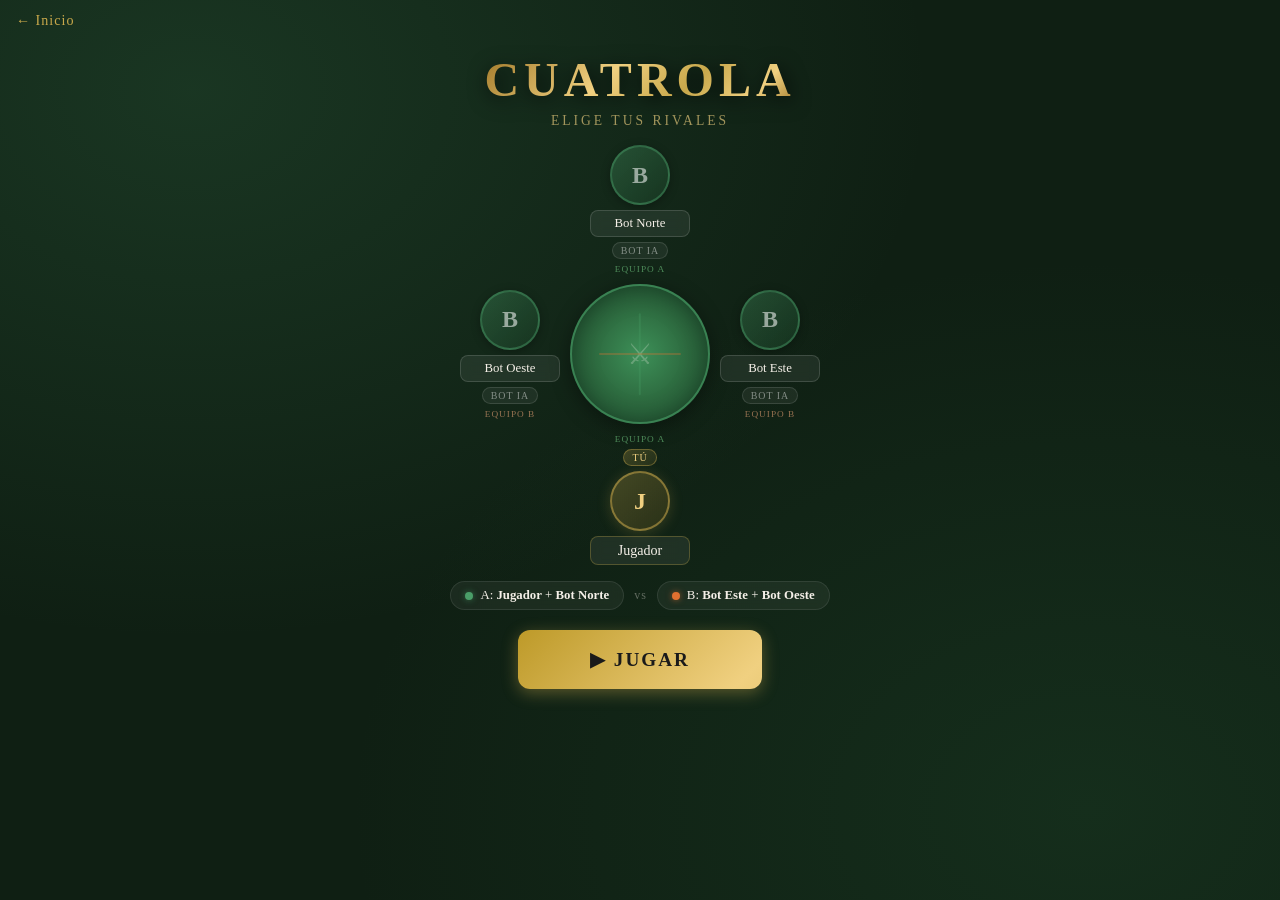
==== setup.html @ c28bdd9a "Add files via upload" ====
<!DOCTYPE html>
<html lang="es">
<head>
  <meta charset="UTF-8">
  <meta name="viewport" content="width=device-width, initial-scale=1.0">
  <title>Nueva Partida · Cuatrola</title>
  <link rel="stylesheet" href="css/styles.css">
  <link rel="stylesheet" href="css/setup.css">
</head>
<body>

<div class="setup-container">

  <a href="index.html" class="btn-volver">← Inicio</a>

  <h1 class="setup-titulo">Cuatrola</h1>
  <p class="setup-subtitulo">Elige tus rivales</p>

  <!-- ─── Mesa visual con 4 asientos ─── -->
  <div class="setup-mesa">

    <!-- Norte (compañero) -->
    <div class="asiento asiento-norte" data-pos="norte">
      <div class="avatar-ring" id="avatar-norte">
        <span class="avatar-inicial" id="inicial-norte">B</span>
        <!-- AVATAR FUTURO: <img id="img-avatar-norte" src="" alt="" style="display:none"> -->
      </div>
      <input class="asiento-nombre" id="nombre-norte" type="text"
             value="Bot Norte" maxlength="12" data-pos="norte" autocomplete="off">
      <span class="asiento-badge badge-bot">Bot IA</span>
      <span class="asiento-equipo equipo-a-txt">Equipo A</span>
    </div>

    <!-- Fila media: Oeste + Tapete + Este -->
    <div class="setup-fila-media">

      <!-- Oeste (rival) -->
      <div class="asiento asiento-oeste" data-pos="oeste">
        <div class="avatar-ring" id="avatar-oeste">
          <span class="avatar-inicial" id="inicial-oeste">B</span>
        </div>
        <input class="asiento-nombre" id="nombre-oeste" type="text"
               value="Bot Oeste" maxlength="12" data-pos="oeste" autocomplete="off">
        <span class="asiento-badge badge-bot">Bot IA</span>
        <span class="asiento-equipo equipo-b-txt">Equipo B</span>
      </div>

      <!-- Tapete circular -->
      <div class="setup-tapete">
        <div class="setup-tapete-inner">
          <span class="tapete-icono">⚔</span>
          <div class="setup-equipo-lineas">
            <div class="linea-equipo linea-a"></div>
            <div class="linea-equipo linea-b"></div>
          </div>
        </div>
      </div>

      <!-- Este (rival) -->
      <div class="asiento asiento-este" data-pos="este">
        <div class="avatar-ring" id="avatar-este">
          <span class="avatar-inicial" id="inicial-este">B</span>
        </div>
        <input class="asiento-nombre" id="nombre-este" type="text"
               value="Bot Este" maxlength="12" data-pos="este" autocomplete="off">
        <span class="asiento-badge badge-bot">Bot IA</span>
        <span class="asiento-equipo equipo-b-txt">Equipo B</span>
      </div>

    </div><!-- /fila-media -->

    <!-- Sur (tú) -->
    <div class="asiento asiento-sur" data-pos="sur">
      <span class="asiento-equipo equipo-a-txt">Equipo A</span>
      <span class="asiento-badge badge-tu">Tú</span>
      <div class="avatar-ring avatar-ring-tu" id="avatar-sur">
        <span class="avatar-inicial" id="inicial-sur">J</span>
        <!-- AVATAR FUTURO: <img id="img-avatar-sur" src="" alt="" style="display:none"> -->
        <!-- AVATAR FUTURO: <label class="avatar-edit-btn" for="input-avatar-sur">✎</label> -->
        <!-- AVATAR FUTURO: <input type="file" id="input-avatar-sur" accept="image/*" style="display:none"> -->
      </div>
      <input class="asiento-nombre asiento-nombre-tu" id="nombre-sur" type="text"
             value="Jugador" maxlength="12" autocomplete="off">
    </div>

  </div><!-- /setup-mesa -->

  <!-- Info equipos -->
  <div class="equipos-resumen">
    <div class="equipo-chip equipo-chip-a">
      <span class="equipo-dot dot-a"></span>
      <span>A: <strong id="label-sur">Jugador</strong> + <strong id="label-norte">Bot Norte</strong></span>
    </div>
    <span class="equipo-vs">vs</span>
    <div class="equipo-chip equipo-chip-b">
      <span class="equipo-dot dot-b"></span>
      <span>B: <strong id="label-este">Bot Este</strong> + <strong id="label-oeste">Bot Oeste</strong></span>
    </div>
  </div>

  <button class="btn-primario btn-jugar" id="btn-jugar">▶ Jugar</button>

</div><!-- /setup-container -->

<script src="js/audio.js"></script>
<script>
  // ─── Actualizar iniciales e icono al escribir ─────────────────────────────

  function actualizarAvatar(pos, valor) {
    const el = document.getElementById(`inicial-${pos}`);
    if (el) el.textContent = (valor || pos[0]).charAt(0).toUpperCase();
  }

  function actualizarLabel(pos, valor) {
    const el = document.getElementById(`label-${pos}`);
    if (el) el.textContent = valor || `Bot ${pos}`;
  }

  // Nombre del jugador (Sur)
  const inputSur = document.getElementById('nombre-sur');
  inputSur.addEventListener('input', () => {
    actualizarAvatar('sur', inputSur.value);
    actualizarLabel('sur', inputSur.value || 'Jugador');
  });

  // Nombres de los bots
  ['norte', 'este', 'oeste'].forEach(pos => {
    const input = document.getElementById(`nombre-${pos}`);
    input.addEventListener('input', () => {
      actualizarAvatar(pos, input.value);
      actualizarLabel(pos, input.value);
    });
  });

  // ─── Guardar en localStorage el nombre del jugador ───────────────────────

  const nombreGuardado = localStorage.getItem('cuatrola-nombre-jugador');
  if (nombreGuardado) {
    inputSur.value = nombreGuardado;
    actualizarAvatar('sur', nombreGuardado);
    actualizarLabel('sur', nombreGuardado);
  }

  // ─── Arrancar audio al primer gesto ──────────────────────────────────────

  document.addEventListener('click', audioGesto, { once: true });
  document.addEventListener('touchstart', audioGesto, { once: true });

  // ─── Ir a la partida ─────────────────────────────────────────────────────

  document.getElementById('btn-jugar').addEventListener('click', () => {
    const config = {
      jugadores: {
        sur:   { nombre: inputSur.value.trim() || 'Jugador', tipo: 'humano' },
        norte: { nombre: document.getElementById('nombre-norte').value.trim() || 'Bot Norte', tipo: 'bot' },
        este:  { nombre: document.getElementById('nombre-este').value.trim()  || 'Bot Este',  tipo: 'bot' },
        oeste: { nombre: document.getElementById('nombre-oeste').value.trim() || 'Bot Oeste', tipo: 'bot' },
      }
    };

    // Guardar nombre del jugador para próximas partidas
    localStorage.setItem('cuatrola-nombre-jugador', config.jugadores.sur.nombre);

    sessionStorage.setItem('cuatrola4-config', JSON.stringify(config));
    location.href = 'game4.html';
  });
</script>

</body>
</html>
---- css/styles.css ----
/* styles.css — con soporte móvil completo */

*, *::before, *::after {
  box-sizing: border-box;
  margin: 0;
  padding: 0;
}

:root {
  --verde-mesa:   #2d6a3f;
  --verde-oscuro: #1a4228;
  --verde-borde:  #4a9e68;
  --dorado:       #c8a84b;
  --dorado-claro: #f0d080;
  --texto-claro:  #f5f0e8;
  --rojo-error:   #c0392b;
  --verde-exito:  #27ae60;
  --azul-info:    #2980b9;

  /* Glassmorphism */
  --glass-fondo:  rgba(255,255,255,0.06);
  --glass-borde:  rgba(255,255,255,0.12);
  --dorado-glow:  rgba(200,168,75,0.4);

  --carta-w: 70px;
  --carta-h: 107px;
}

html {
  height: 100%;
  /* Evita scroll horizontal */
  overflow-x: hidden;
}

body {
  background:
    radial-gradient(ellipse at 15% 10%,  rgba(74,158,104,0.18) 0%, transparent 48%),
    radial-gradient(ellipse at 85% 90%,  rgba(45,106,63,0.20)  0%, transparent 48%),
    #0f1f13;
  font-family: 'Georgia', serif;
  color: var(--texto-claro);
  min-height: 100vh;
  min-height: 100dvh; /* dvh: descuenta la barra del navegador en móvil */
  overflow-x: hidden;
  /* Evita selección de texto accidental al tocar */
  -webkit-user-select: none;
  user-select: none;
  /* Evita zoom en double-tap */
  touch-action: manipulation;
  /* Quita el flash azul/gris en tap (iOS/Android) */
  -webkit-tap-highlight-color: transparent;
}

/* ─── Lobby ──────────────────────────────────────── */

.lobby {
  display: flex;
  flex-direction: column;
  align-items: center;
  justify-content: center;
  min-height: 100vh;
  min-height: 100dvh;
  gap: 20px;
  padding: 32px 20px;
  /* Notch / home indicator en iOS */
  padding-top:    max(32px, env(safe-area-inset-top));
  padding-bottom: max(32px, env(safe-area-inset-bottom));
}

.lobby h1 {
  font-size: clamp(2.6rem, 12vw, 6rem);
  background: linear-gradient(135deg, #a07828 0%, var(--dorado-claro) 40%, #c8a84b 65%, var(--dorado-claro) 85%, #a07828 100%);
  -webkit-background-clip: text;
  -webkit-text-fill-color: transparent;
  background-clip: text;
  filter: drop-shadow(2px 4px 10px rgba(0,0,0,0.8));
  letter-spacing: 6px;
  text-transform: uppercase;
  text-align: center;
}

.lobby .subtitulo {
  font-size: clamp(0.85rem, 3.5vw, 1.1rem);
  color: var(--dorado-claro);
  opacity: 0.8;
  margin-top: -12px;
  text-align: center;
}

.palos-deco {
  font-size: clamp(1.2rem, 5vw, 1.6rem);
  letter-spacing: 14px;
  opacity: 0.55;
  text-align: center;
  margin-top: -4px;
  filter: drop-shadow(0 2px 6px rgba(0,0,0,0.5));
}

.lobby .reglas-rapidas {
  background: rgba(0,0,0,0.3);
  border: 1px solid var(--verde-borde);
  border-radius: 12px;
  padding: 16px 20px;
  width: 100%;
  max-width: 420px;
  text-align: center;
  line-height: 1.8;
  font-size: clamp(0.8rem, 3.2vw, 0.95rem);
}

.lobby .reglas-rapidas h3 {
  color: var(--dorado);
  margin-bottom: 10px;
  font-size: clamp(0.9rem, 3.5vw, 1.1rem);
}

/* ─── Cards de juegos en el lobby ───────────────── */

.juego-card {
  background: var(--glass-fondo);
  backdrop-filter: blur(14px);
  -webkit-backdrop-filter: blur(14px);
  border: 1px solid var(--glass-borde);
  border-radius: 20px;
  padding: 24px 28px;
  width: 100%;
  max-width: 380px;
  text-align: center;
  display: flex;
  flex-direction: column;
  gap: 12px;
  box-shadow:
    0 8px 32px rgba(0,0,0,0.4),
    inset 0 1px 0 rgba(255,255,255,0.1);
  transition: transform 0.25s ease, box-shadow 0.25s ease;
}

.juego-card:hover {
  transform: translateY(-4px);
  box-shadow:
    0 14px 44px rgba(0,0,0,0.55),
    0 0 24px rgba(200,168,75,0.12),
    inset 0 1px 0 rgba(255,255,255,0.15);
}

.juego-card h2 {
  color: var(--dorado);
  font-size: clamp(1.3rem, 5vw, 1.7rem);
  letter-spacing: 2px;
}

.juego-desc {
  font-size: clamp(0.8rem, 3vw, 0.92rem);
  line-height: 1.8;
  opacity: 0.85;
}

.btn-secundario {
  background: var(--verde-borde);
  color: var(--texto-claro);
}

.btn-secundario:hover, .btn-secundario:active {
  background: #6abf84;
}

.btn-primario {
  background: linear-gradient(135deg, #b8941f 0%, var(--dorado-claro) 50%, #c8a84b 100%);
  background-size: 200% 200%;
  background-position: left center;
  color: #1a1a1a;
  border: none;
  border-radius: 12px;
  padding: 18px 48px;
  font-size: clamp(1rem, 4.5vw, 1.3rem);
  font-family: 'Georgia', serif;
  font-weight: bold;
  cursor: pointer;
  letter-spacing: 2px;
  text-transform: uppercase;
  transition: background-position 0.3s ease, transform 0.12s, box-shadow 0.2s;
  box-shadow: 0 4px 16px rgba(200,168,75,0.4);
  /* Zona de toque mínima recomendada */
  min-height: 56px;
  touch-action: manipulation;
}

.btn-primario:hover {
  background-position: right center;
  transform: translateY(-2px);
  box-shadow: 0 6px 24px rgba(200,168,75,0.6);
}

.btn-primario:active {
  background-position: right center;
  transform: scale(0.97);
  box-shadow: 0 2px 10px rgba(200,168,75,0.4);
}

/* ─── Layout del juego ───────────────────────────── */

#game-container {
  display: flex;
  flex-direction: column;
  /* Ocupa exactamente la pantalla sin scroll */
  height: 100vh;
  height: 100dvh;
  max-width: 900px;
  margin: 0 auto;
  padding: 8px 10px;
  padding-top:    max(8px, env(safe-area-inset-top));
  padding-bottom: max(8px, env(safe-area-inset-bottom));
  gap: 6px;
}

/* ─── Panel IA (arriba) ──────────────────────────── */

#panel-ia {
  display: flex;
  flex-direction: column;
  align-items: center;
  gap: 6px;
  flex-shrink: 0;
  background: rgba(0,0,0,0.2);
  backdrop-filter: blur(6px);
  -webkit-backdrop-filter: blur(6px);
  border-radius: 14px;
  padding: 6px 12px;
  border: 1px solid rgba(255,255,255,0.05);
}

.panel-nombre {
  font-size: clamp(0.75rem, 3vw, 0.9rem);
  color: var(--dorado);
  letter-spacing: 2px;
  text-transform: uppercase;
  display: flex;
  align-items: center;
  gap: 10px;
}

.panel-nombre .puntos-panel {
  background: linear-gradient(135deg, rgba(200,168,75,0.22), rgba(200,168,75,0.10));
  padding: 3px 10px;
  border-radius: 20px;
  border: 1px solid rgba(200,168,75,0.45);
  box-shadow: 0 0 8px rgba(200,168,75,0.18);
}

/* ─── Mesa central ───────────────────────────────── */

#mesa {
  display: flex;
  align-items: center;
  justify-content: center;
  gap: 16px;
  background:
    radial-gradient(ellipse at center, #3d9058 0%, var(--verde-mesa) 50%, #1e5030 100%);
  border-radius: 20px;
  border: 2px solid rgba(74,158,104,0.55);
  padding: 14px;
  box-shadow:
    inset 0 2px 24px rgba(0,0,0,0.35),
    inset 0 0 60px rgba(0,0,0,0.2),
    0 4px 20px rgba(0,0,0,0.4),
    0 0 0 1px rgba(255,255,255,0.04);
  /* La mesa crece para llenar el espacio disponible */
  flex: 1;
  min-height: 0; /* permite que flex reduzca correctamente */
  position: relative;
  overflow: hidden;
}

/* ─── Triunfo ────────────────────────────────────── */

#triunfo-area {
  display: flex;
  flex-direction: column;
  align-items: center;
  gap: 6px;
  flex-shrink: 0;
}

#triunfo-carta {
  width: var(--carta-w);
  height: var(--carta-h);
  border-radius: 6px;
  box-shadow: 0 4px 10px rgba(0,0,0,0.5), 0 0 14px rgba(200,168,75,0.35);
  transform: rotate(15deg);
  border: 2px solid var(--dorado);
}

.triunfo-info {
  display: flex;
  flex-direction: column;
  align-items: center;
  gap: 3px;
}

#triunfo-label {
  font-size: clamp(0.7rem, 2.5vw, 0.8rem);
  color: var(--dorado);
  text-transform: capitalize;
  letter-spacing: 1px;
}

.mazo-contador {
  font-size: clamp(0.62rem, 2vw, 0.72rem);
  color: var(--texto-claro);
  opacity: 0.75;
  letter-spacing: 0.5px;
}

/* ─── Baza actual ────────────────────────────────── */

#baza-area {
  display: flex;
  gap: 14px;
  align-items: center;
  justify-content: center;
  min-width: 160px;
  min-height: 120px;
}

.carta-baza {
  display: flex;
  flex-direction: column;
  align-items: center;
  gap: 4px;
  animation: cartaJugada 0.25s ease;
}

.carta-baza-humano { transform: translateY(-6px); }
.carta-baza-ia     { transform: translateY(6px);  }

.baza-label {
  font-size: 0.72rem;
  color: var(--dorado-claro);
  opacity: 0.8;
}

@keyframes cartaJugada {
  from { opacity: 0; transform: scale(0.5) translateY(16px); }
  to   { opacity: 1; }
}

/* ─── Marcador ───────────────────────────────────── */

#marcador {
  display: flex;
  flex-direction: column;
  gap: 6px;
  align-items: center;
  font-size: clamp(0.75rem, 2.8vw, 0.85rem);
  flex-shrink: 0;
  background: rgba(0,0,0,0.32);
  backdrop-filter: blur(10px);
  -webkit-backdrop-filter: blur(10px);
  border-radius: 14px;
  padding: 10px 16px;
  border: 1px solid rgba(74,158,104,0.28);
  box-shadow: 0 4px 20px rgba(0,0,0,0.3), inset 0 1px 0 rgba(255,255,255,0.05);
}

#marcador h4 {
  color: var(--dorado);
  font-size: clamp(0.65rem, 2.5vw, 0.8rem);
  letter-spacing: 1px;
  text-transform: uppercase;
}

.marcador-fila {
  display: flex;
  justify-content: space-between;
  gap: 14px;
  width: 100%;
}

.marcador-valor {
  font-size: clamp(1.1rem, 4vw, 1.4rem);
  font-weight: bold;
  color: var(--dorado-claro);
}

.marcador-meta {
  font-size: 0.68rem;
  color: rgba(255,255,255,0.4);
}

/* ─── Mensaje de estado ──────────────────────────── */

#mensaje-estado {
  position: absolute;
  top: 50%;
  left: 50%;
  transform: translate(-50%, -50%);
  background: rgba(0,0,0,0.80);
  backdrop-filter: blur(14px);
  -webkit-backdrop-filter: blur(14px);
  padding: 10px 22px;
  border-radius: 24px;
  font-size: clamp(0.85rem, 3.5vw, 1.05rem);
  /* Permite ajuste en pantalla estrecha */
  white-space: normal;
  text-align: center;
  max-width: 80%;
  pointer-events: none;
  z-index: 10;
  display: none;
  box-shadow: 0 4px 20px rgba(0,0,0,0.5);
}

.mensaje-turno  { border: 2px solid var(--verde-exito); color: #7edc8f; }
.mensaje-exito  { border: 2px solid var(--verde-exito); color: #7edc8f; }
.mensaje-malo   { border: 2px solid var(--rojo-error);  color: #f08080; }
.mensaje-error  { border: 2px solid var(--rojo-error);  color: #f08080; }
.mensaje-info   { border: 2px solid var(--azul-info);   color: #90c8f0; }

/* ─── Panel jugador (abajo) ──────────────────────── */

#panel-humano {
  display: flex;
  flex-direction: column;
  align-items: center;
  gap: 6px;
  flex-shrink: 0;
  background: rgba(0,0,0,0.2);
  backdrop-filter: blur(6px);
  -webkit-backdrop-filter: blur(6px);
  border-radius: 14px;
  padding: 6px 12px;
  border: 1px solid rgba(255,255,255,0.05);
}

/* ─── Cartas ─────────────────────────────────────── */

.mano-cartas {
  display: flex;
  justify-content: center;
  /* En pantallas muy pequeñas las cartas se solapan antes de hacer wrap */
  flex-wrap: nowrap;
  gap: 6px;
  padding: 4px 2px;
}

.carta {
  width: var(--carta-w);
  height: var(--carta-h);
  border-radius: 6px;
  box-shadow: 0 3px 8px rgba(0,0,0,0.5);
  transition: transform 0.15s ease, box-shadow 0.15s ease;
  display: block;
  object-fit: cover;
  flex-shrink: 0;
}

.carta-oculta {
  cursor: default;
  opacity: 0.9;
}

.carta-jugable {
  cursor: pointer;
  border: 2px solid transparent;
  /* Asegura zona de toque suficiente */
  touch-action: manipulation;
}

/* Efecto hover — solo en dispositivos con puntero */
@media (hover: hover) {
  .carta-jugable:hover {
    transform: translateY(-16px) scale(1.06);
    box-shadow:
      0 10px 22px rgba(0,0,0,0.6),
      0 0 18px rgba(200,168,75,0.55);
    border: 2px solid var(--dorado);
    z-index: 5;
    position: relative;
  }
}

/* Efecto tap en móvil */
.carta-jugable:active {
  transform: translateY(-10px) scale(1.04);
  border: 2px solid var(--dorado);
  z-index: 5;
  position: relative;
}

.carta-no-legal {
  cursor: not-allowed;
  filter: brightness(0.5) saturate(0.4);
}

/* ─── Contrato e info de mano ────────────────────── */

.contrato-info {
  font-size: clamp(0.68rem, 2.5vw, 0.78rem);
  padding: 3px 10px;
  border-radius: 12px;
  text-align: center;
  min-height: 1.4em;
  transition: background 0.3s;
}

.contrato-paso     { color: #90c8f0; border: 1px solid #2980b9; }
.contrato-cuatrola { color: #f0d080; border: 1px solid #c8a84b; }
.contrato-quintola { color: #ff9f60; border: 1px solid #e07030; }

.puntos-mano {
  font-size: clamp(0.65rem, 2.3vw, 0.75rem);
  opacity: 0.65;
  text-align: center;
  min-height: 1.2em;
}

/* ─── Botón de audio (fijo esquina superior derecha) */

.btn-audio {
  position: fixed;
  top: max(10px, env(safe-area-inset-top));
  right: max(12px, env(safe-area-inset-right));
  z-index: 200;
  background: rgba(0,0,0,0.45);
  border: 1px solid rgba(255,255,255,0.15);
  border-radius: 50%;
  width: 38px;
  height: 38px;
  font-size: 1.1rem;
  cursor: pointer;
  touch-action: manipulation;
  transition: background 0.2s;
  display: flex;
  align-items: center;
  justify-content: center;
  line-height: 1;
}

.btn-audio:hover, .btn-audio:active {
  background: rgba(0,0,0,0.7);
}

/* ─── Barra del botón CANTA ──────────────────────── */

#cante-bar {
  display: flex;
  justify-content: center;
  flex-shrink: 0;
  padding: 2px 0;
}

.btn-canta-persistente {
  font-family: 'Georgia', serif;
  font-weight: bold;
  letter-spacing: 3px;
  font-size: clamp(0.85rem, 3.5vw, 1rem);
  border-radius: 20px;
  padding: 8px 28px;
  min-height: 40px;
  cursor: pointer;
  touch-action: manipulation;
  transition: all 0.2s;
  border: 2px solid;
}

/* Inactivo: discreto, no interrumpe */
.canta-inactivo {
  background: transparent;
  color: rgba(255,255,255,0.2);
  border-color: rgba(255,255,255,0.12);
  cursor: default;
}

/* Activo: llama la atención */
.canta-activo {
  background: linear-gradient(135deg, var(--dorado) 0%, var(--dorado-claro) 50%, var(--dorado) 100%);
  background-size: 200% 200%;
  color: #1a1a1a;
  border-color: var(--dorado-claro);
  animation: pulsar-canta 0.9s ease-in-out infinite alternate;
}

@keyframes pulsar-canta {
  from {
    box-shadow: 0 0 6px rgba(200,168,75,0.4);
    background-position: left center;
  }
  to {
    box-shadow: 0 0 26px rgba(200,168,75,0.95), 0 0 8px rgba(240,208,128,0.6);
    background-position: right center;
  }
}

.canta-activo:hover, .canta-activo:active {
  background: var(--dorado-claro);
  transform: scale(1.05);
}

/* ─── Panel de apuestas (overlay sobre la mesa) ───── */

#apuesta-panel {
  position: absolute;
  inset: 0;
  background: rgba(8, 22, 14, 0.88);
  backdrop-filter: blur(18px);
  -webkit-backdrop-filter: blur(18px);
  border-radius: 18px;
  display: flex;
  align-items: center;
  justify-content: center;
  z-index: 20;
  padding: 16px;
}

.apuesta-contenido {
  display: flex;
  flex-direction: column;
  align-items: center;
  gap: 12px;
  width: 100%;
  max-width: 380px;
}

.apuesta-contenido h3 {
  color: var(--dorado);
  font-size: clamp(1rem, 4vw, 1.3rem);
  letter-spacing: 2px;
  text-transform: uppercase;
}

.apuesta-contenido p {
  font-size: clamp(0.85rem, 3vw, 1rem);
  opacity: 0.85;
}

.apuesta-botones {
  display: flex;
  flex-direction: column;
  gap: 8px;
  width: 100%;
}

.btn-apuesta {
  background: rgba(255,255,255,0.05);
  backdrop-filter: blur(6px);
  -webkit-backdrop-filter: blur(6px);
  border: 1px solid rgba(255,255,255,0.16);
  border-radius: 14px;
  padding: 12px 16px;
  color: var(--texto-claro);
  cursor: pointer;
  display: flex;
  flex-direction: column;
  align-items: flex-start;
  gap: 2px;
  text-align: left;
  width: 100%;
  touch-action: manipulation;
  transition: background 0.2s, border-color 0.2s, transform 0.12s, box-shadow 0.2s;
  min-height: 56px;
}

.btn-apuesta:hover, .btn-apuesta:active {
  background: rgba(255,255,255,0.12);
  transform: scale(1.02);
  box-shadow: 0 4px 18px rgba(0,0,0,0.35);
}

.btn-apuesta-medio {
  border-color: var(--dorado);
}

.btn-apuesta-medio:hover, .btn-apuesta-medio:active {
  background: rgba(200,168,75,0.2);
}

.btn-apuesta-alto {
  border-color: #e07030;
}

.btn-apuesta-alto:hover, .btn-apuesta-alto:active {
  background: rgba(224,112,48,0.2);
}

.ap-nombre {
  font-size: clamp(0.95rem, 3.5vw, 1.1rem);
  font-weight: bold;
  font-family: 'Georgia', serif;
}

.ap-desc {
  font-size: clamp(0.72rem, 2.5vw, 0.82rem);
  opacity: 0.65;
}

/* ─── Modal ──────────────────────────────────────── */

#modal {
  position: fixed;
  inset: 0;
  background: rgba(0,0,0,0.72);
  display: none;
  align-items: center;
  justify-content: center;
  z-index: 100;
  padding: 16px;
}

.modal-contenido {
  background: rgba(12,28,18,0.92);
  backdrop-filter: blur(24px);
  -webkit-backdrop-filter: blur(24px);
  border: 1px solid rgba(200,168,75,0.38);
  border-radius: 22px;
  padding: 32px 28px;
  text-align: center;
  width: 100%;
  max-width: 400px;
  box-shadow:
    0 20px 60px rgba(0,0,0,0.8),
    0 0 32px rgba(200,168,75,0.13),
    inset 0 1px 0 rgba(255,255,255,0.08);
}

.modal-contenido h2 {
  color: var(--dorado);
  font-size: clamp(1.4rem, 5vw, 1.8rem);
  margin-bottom: 12px;
}

.modal-contenido p {
  margin-bottom: 22px;
  line-height: 1.7;
  opacity: 0.9;
  font-size: clamp(0.85rem, 3.2vw, 1rem);
}

/* ─── Pantallas muy pequeñas (≤ 380px, iPhone SE) ── */

@media (max-width: 380px) {
  :root {
    --carta-w: 56px;
    --carta-h: 86px;
  }

  .mano-cartas {
    gap: 4px;
  }
}

/* ─── Pantalla apaisada (landscape) ─────────────── */

@media (orientation: landscape) and (max-height: 500px) {
  :root {
    --carta-w: 52px;
    --carta-h: 80px;
  }

  #game-container {
    flex-direction: row;
    flex-wrap: wrap;
    align-items: stretch;
  }

  #panel-ia, #panel-humano {
    width: 100%;
    flex-direction: row;
    justify-content: center;
  }

  #mesa {
    flex: 1;
    gap: 10px;
    padding: 8px;
  }
}

/* ─── Tableta / escritorio (≥ 700px) ────────────── */

@media (min-width: 700px) {
  :root {
    --carta-w: 76px;
    --carta-h: 116px;
  }

  #mesa {
    gap: 28px;
    padding: 24px;
  }

  .mano-cartas {
    gap: 10px;
  }
}
---- css/setup.css ----
/* setup.css — Pantalla de configuración de partida */

/* ─── Contenedor principal ───────────────────────── */

.setup-container {
  display: flex;
  flex-direction: column;
  align-items: center;
  min-height: 100vh;
  min-height: 100dvh;
  padding: 20px 16px;
  padding-top:    max(44px, env(safe-area-inset-top));
  padding-bottom: max(24px, env(safe-area-inset-bottom));
  gap: 16px;
  position: relative;
}

.btn-volver {
  position: fixed;
  top: max(12px, env(safe-area-inset-top));
  left: 16px;
  color: var(--dorado);
  text-decoration: none;
  font-size: 0.88rem;
  letter-spacing: 1px;
  z-index: 10;
  transition: opacity 0.2s;
}
.btn-volver:hover { opacity: 0.75; }

/* ─── Título ──────────────────────────────────────── */

.setup-titulo {
  font-size: clamp(2rem, 8vw, 3rem);
  background: linear-gradient(135deg, #a07828 0%, var(--dorado-claro) 40%, #c8a84b 65%, var(--dorado-claro) 85%, #a07828 100%);
  -webkit-background-clip: text;
  -webkit-text-fill-color: transparent;
  background-clip: text;
  filter: drop-shadow(2px 4px 10px rgba(0,0,0,0.8));
  letter-spacing: 5px;
  text-transform: uppercase;
  text-align: center;
  margin-top: 8px;
}

.setup-subtitulo {
  color: var(--dorado-claro);
  opacity: 0.65;
  font-size: 0.85rem;
  letter-spacing: 3px;
  text-transform: uppercase;
  margin-top: -10px;
}

/* ─── Mesa visual (layout de los 4 asientos) ─────── */

.setup-mesa {
  display: flex;
  flex-direction: column;
  align-items: center;
  gap: 10px;
  width: 100%;
  max-width: 400px;
}

.setup-fila-media {
  display: flex;
  align-items: center;
  justify-content: center;
  gap: 10px;
  width: 100%;
}

/* ─── Tapete central ──────────────────────────────── */

.setup-tapete {
  flex: 1;
  max-width: 120px;
  aspect-ratio: 1;
  border-radius: 50%;
  background:
    radial-gradient(ellipse at center, #3d9058 0%, var(--verde-mesa) 50%, #1e5030 100%);
  border: 2px solid rgba(74,158,104,0.55);
  box-shadow:
    0 4px 20px rgba(0,0,0,0.4),
    inset 0 2px 24px rgba(0,0,0,0.35);
  display: flex;
  align-items: center;
  justify-content: center;
  position: relative;
}

.setup-tapete-inner {
  display: flex;
  align-items: center;
  justify-content: center;
  position: relative;
  width: 100%;
  height: 100%;
}

.tapete-icono {
  font-size: 1.8rem;
  opacity: 0.25;
}

/* Líneas diagonales que unen las parejas */
.setup-equipo-lineas {
  position: absolute;
  inset: 0;
  display: flex;
  align-items: center;
  justify-content: center;
}

.linea-equipo {
  position: absolute;
  width: 60%;
  height: 2px;
  border-radius: 1px;
  opacity: 0.3;
}

/* Sur-Norte: línea vertical */
.linea-a {
  background: #4a9e68;
  transform: rotate(90deg);
}

/* Este-Oeste: línea horizontal */
.linea-b {
  background: #e07030;
  transform: rotate(0deg);
}

/* ─── Asiento ─────────────────────────────────────── */

.asiento {
  display: flex;
  flex-direction: column;
  align-items: center;
  gap: 5px;
  min-width: 88px;
}

.asiento-nombre {
  background: rgba(255,255,255,0.07);
  backdrop-filter: blur(6px);
  -webkit-backdrop-filter: blur(6px);
  border: 1px solid rgba(255,255,255,0.14);
  border-radius: 8px;
  color: var(--texto-claro);
  font-family: 'Georgia', serif;
  font-size: 0.8rem;
  padding: 5px 8px;
  text-align: center;
  width: 88px;
  outline: none;
  transition: border-color 0.2s, box-shadow 0.2s;
}

.asiento-nombre:focus {
  border-color: var(--dorado);
  box-shadow: 0 0 0 2px rgba(200,168,75,0.2);
}

.asiento-nombre-tu {
  font-size: 0.88rem;
  width: 100px;
  border-color: rgba(200,168,75,0.3);
}

.asiento-nombre-tu:focus {
  border-color: var(--dorado);
}

.asiento-badge {
  font-size: 0.62rem;
  letter-spacing: 1px;
  text-transform: uppercase;
  padding: 2px 8px;
  border-radius: 10px;
}

.badge-bot {
  background: rgba(255,255,255,0.06);
  border: 1px solid rgba(255,255,255,0.12);
  color: rgba(255,255,255,0.45);
}

.badge-tu {
  background: linear-gradient(135deg, rgba(200,168,75,0.25), rgba(200,168,75,0.10));
  border: 1px solid rgba(200,168,75,0.4);
  color: var(--dorado-claro);
}

.asiento-equipo {
  font-size: 0.58rem;
  letter-spacing: 1px;
  text-transform: uppercase;
  opacity: 0.55;
}

.equipo-a-txt { color: #7edc8f; }
.equipo-b-txt { color: #ffb080; }

/* ─── Avatar (círculo con inicial / futuro con foto) ─ */

.avatar-ring {
  width: 54px;
  height: 54px;
  min-width: 54px;
  border-radius: 50%;
  background: linear-gradient(135deg, rgba(74,158,104,0.35), rgba(26,66,40,0.5));
  border: 2px solid rgba(74,158,104,0.45);
  display: flex;
  align-items: center;
  justify-content: center;
  font-size: 1.4rem;
  font-weight: bold;
  color: rgba(255,255,255,0.55);
  box-shadow: 0 2px 10px rgba(0,0,0,0.3);
  /* overflow:hidden permite que una <img> futura quede recortada en círculo */
  overflow: hidden;
  position: relative;
  cursor: default;
  transition: border-color 0.2s, box-shadow 0.2s;
}

/* Avatar del jugador humano: acento dorado */
.avatar-ring-tu {
  border-color: rgba(200,168,75,0.55);
  background: linear-gradient(135deg, rgba(200,168,75,0.28), rgba(160,120,40,0.18));
  color: var(--dorado-claro);
  box-shadow: 0 2px 14px rgba(200,168,75,0.22);
}

/* ── Futura imagen de avatar (añadir con JS) ──────── */
/* Cuando se añada la imagen:
   - Mostrar <img> con position: absolute; inset: 0; width/height: 100%; object-fit: cover
   - Ocultar el <span> con la inicial
   - Dar cursor: pointer al avatar para abrir el selector de archivo
*/

/* ─── Resumen de equipos ──────────────────────────── */

.equipos-resumen {
  display: flex;
  align-items: center;
  gap: 10px;
  flex-wrap: wrap;
  justify-content: center;
}

.equipo-chip {
  display: flex;
  align-items: center;
  gap: 7px;
  font-size: 0.8rem;
  background: rgba(255,255,255,0.05);
  backdrop-filter: blur(6px);
  -webkit-backdrop-filter: blur(6px);
  border-radius: 20px;
  padding: 6px 14px;
  border: 1px solid rgba(255,255,255,0.09);
}

.equipo-dot {
  width: 8px;
  height: 8px;
  border-radius: 50%;
  flex-shrink: 0;
}

.dot-a { background: #4a9e68; box-shadow: 0 0 6px rgba(74,158,104,0.6); }
.dot-b { background: #e07030; box-shadow: 0 0 6px rgba(224,112,48,0.6); }

.equipo-vs {
  opacity: 0.35;
  font-size: 0.75rem;
  letter-spacing: 1px;
}

/* ─── Botón jugar ─────────────────────────────────── */

.btn-jugar {
  padding: 18px 72px;
  font-size: clamp(1rem, 4.5vw, 1.2rem);
  margin-top: 4px;
}

/* ─── Responsive ──────────────────────────────────── */

@media (max-width: 360px) {
  .setup-fila-media { gap: 6px; }
  .asiento { min-width: 76px; }
  .asiento-nombre { width: 76px; font-size: 0.72rem; }
  .avatar-ring { width: 44px; height: 44px; font-size: 1.1rem; }
  .setup-tapete { max-width: 90px; }
}

@media (min-width: 480px) {
  .avatar-ring { width: 60px; height: 60px; font-size: 1.5rem; }
  .asiento { min-width: 100px; }
  .asiento-nombre { width: 100px; }
  .setup-tapete { max-width: 140px; }
}
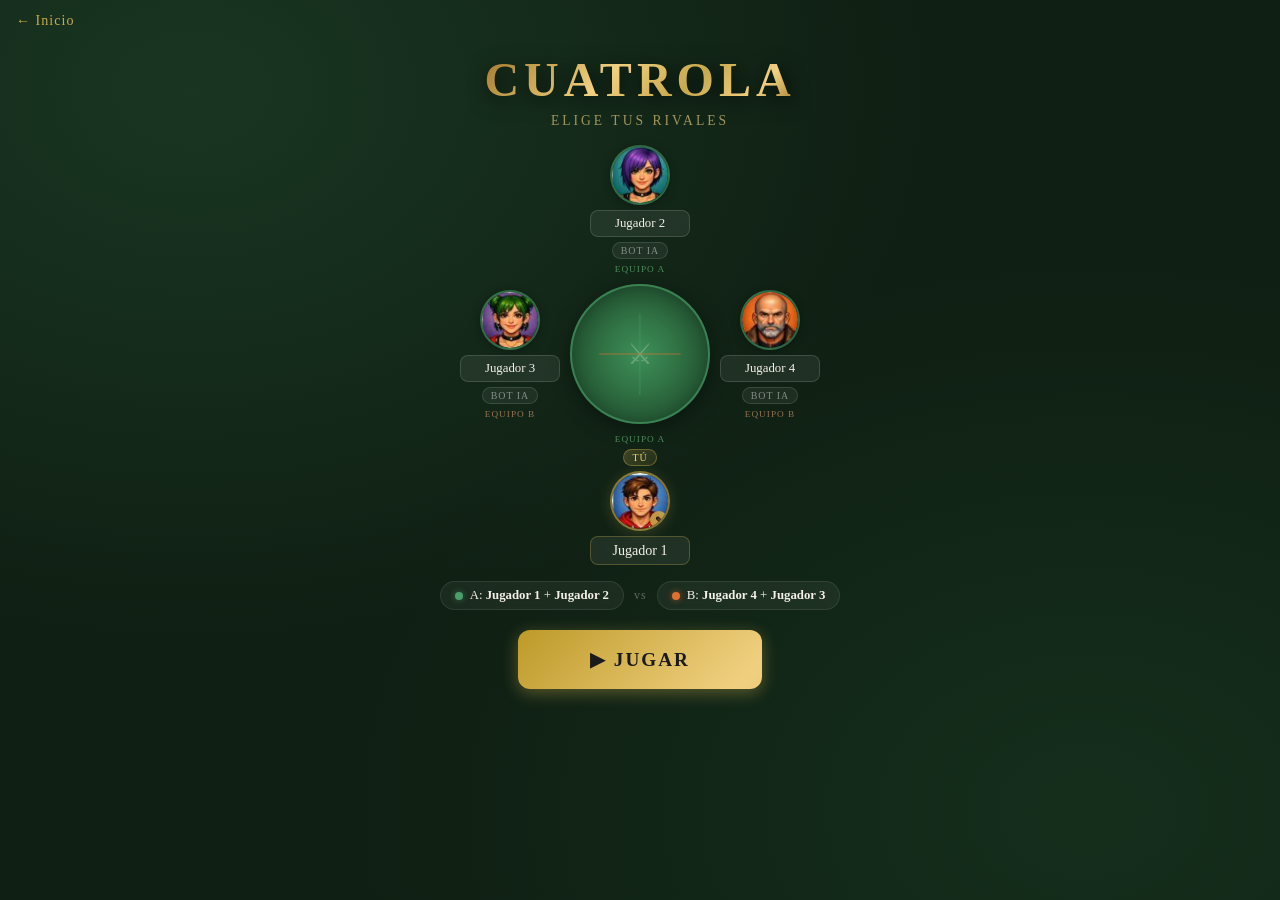
==== commit e9ddfccf: "Add files via upload" ====
--- a/setup.html
+++ b/setup.html
@@ -23,10 +23,10 @@
     <div class="asiento asiento-norte" data-pos="norte">
       <div class="avatar-ring" id="avatar-norte">
         <span class="avatar-inicial" id="inicial-norte">B</span>
-        <!-- AVATAR FUTURO: <img id="img-avatar-norte" src="" alt="" style="display:none"> -->
+        <img id="img-avatar-norte" class="avatar-img" src="" alt="" style="display:none">
       </div>
       <input class="asiento-nombre" id="nombre-norte" type="text"
-             value="Bot Norte" maxlength="12" data-pos="norte" autocomplete="off">
+             value="Jugador 2" maxlength="12" data-pos="norte" autocomplete="off">
       <span class="asiento-badge badge-bot">Bot IA</span>
       <span class="asiento-equipo equipo-a-txt">Equipo A</span>
     </div>
@@ -38,9 +38,10 @@
       <div class="asiento asiento-oeste" data-pos="oeste">
         <div class="avatar-ring" id="avatar-oeste">
           <span class="avatar-inicial" id="inicial-oeste">B</span>
+          <img id="img-avatar-oeste" class="avatar-img" src="" alt="" style="display:none">
         </div>
         <input class="asiento-nombre" id="nombre-oeste" type="text"
-               value="Bot Oeste" maxlength="12" data-pos="oeste" autocomplete="off">
+               value="Jugador 3" maxlength="12" data-pos="oeste" autocomplete="off">
         <span class="asiento-badge badge-bot">Bot IA</span>
         <span class="asiento-equipo equipo-b-txt">Equipo B</span>
       </div>
@@ -60,9 +61,10 @@
       <div class="asiento asiento-este" data-pos="este">
         <div class="avatar-ring" id="avatar-este">
           <span class="avatar-inicial" id="inicial-este">B</span>
+          <img id="img-avatar-este" class="avatar-img" src="" alt="" style="display:none">
         </div>
         <input class="asiento-nombre" id="nombre-este" type="text"
-               value="Bot Este" maxlength="12" data-pos="este" autocomplete="off">
+               value="Jugador 4" maxlength="12" data-pos="este" autocomplete="off">
         <span class="asiento-badge badge-bot">Bot IA</span>
         <span class="asiento-equipo equipo-b-txt">Equipo B</span>
       </div>
@@ -73,14 +75,19 @@
     <div class="asiento asiento-sur" data-pos="sur">
       <span class="asiento-equipo equipo-a-txt">Equipo A</span>
       <span class="asiento-badge badge-tu">Tú</span>
-      <div class="avatar-ring avatar-ring-tu" id="avatar-sur">
+      <div class="avatar-ring avatar-ring-tu avatar-ring-editable" id="avatar-sur" onclick="togglePicker()">
         <span class="avatar-inicial" id="inicial-sur">J</span>
-        <!-- AVATAR FUTURO: <img id="img-avatar-sur" src="" alt="" style="display:none"> -->
-        <!-- AVATAR FUTURO: <label class="avatar-edit-btn" for="input-avatar-sur">✎</label> -->
-        <!-- AVATAR FUTURO: <input type="file" id="input-avatar-sur" accept="image/*" style="display:none"> -->
+        <img id="img-avatar-sur" class="avatar-img" src="" alt="" style="display:none">
+        <span class="avatar-edit-hint">✎</span>
       </div>
       <input class="asiento-nombre asiento-nombre-tu" id="nombre-sur" type="text"
-             value="Jugador" maxlength="12" autocomplete="off">
+             value="Jugador 1" maxlength="12" autocomplete="off">
+    </div>
+
+    <!-- Selector de avatares (aparece al tocar el avatar de Sur) -->
+    <div id="avatar-picker" class="avatar-picker" style="display:none">
+      <p class="picker-titulo">Elige tu avatar</p>
+      <div class="picker-grid" id="picker-grid"></div>
     </div>
 
   </div><!-- /setup-mesa -->
@@ -89,12 +96,12 @@
   <div class="equipos-resumen">
     <div class="equipo-chip equipo-chip-a">
       <span class="equipo-dot dot-a"></span>
-      <span>A: <strong id="label-sur">Jugador</strong> + <strong id="label-norte">Bot Norte</strong></span>
+      <span>A: <strong id="label-sur">Jugador 1</strong> + <strong id="label-norte">Jugador 2</strong></span>
     </div>
     <span class="equipo-vs">vs</span>
     <div class="equipo-chip equipo-chip-b">
       <span class="equipo-dot dot-b"></span>
-      <span>B: <strong id="label-este">Bot Este</strong> + <strong id="label-oeste">Bot Oeste</strong></span>
+      <span>B: <strong id="label-este">Jugador 4</strong> + <strong id="label-oeste">Jugador 3</strong></span>
     </div>
   </div>
 
@@ -104,62 +111,133 @@
 
 <script src="js/audio.js"></script>
 <script>
-  // ─── Actualizar iniciales e icono al escribir ─────────────────────────────
-
-  function actualizarAvatar(pos, valor) {
-    const el = document.getElementById(`inicial-${pos}`);
-    if (el) el.textContent = (valor || pos[0]).charAt(0).toUpperCase();
-  }
+  // ─── Avatares ─────────────────────────────────────────────────────────────
+
+  const AVATARES = [
+    'IMG avatares/Avatar 1.png',
+    'IMG avatares/Avatar 2.png',
+    'IMG avatares/Avatar 3.png',
+    'IMG avatares/Avatar 4.png',
+    'IMG avatares/Avatar 5.png',
+    'IMG avatares/Avatar 6.png',
+  ];
+
+  let avatarSurIdx = 0;
+
+  // Construir el grid del picker
+  const pickerGrid = document.getElementById('picker-grid');
+  AVATARES.forEach((src, i) => {
+    const img = document.createElement('img');
+    img.src       = src;
+    img.className = 'picker-avatar';
+    img.addEventListener('click', () => elegirAvatar(i));
+    pickerGrid.appendChild(img);
+  });
+
+  function togglePicker() {
+    const picker = document.getElementById('avatar-picker');
+    picker.style.display = picker.style.display === 'none' ? 'flex' : 'none';
+  }
+
+  function elegirAvatar(idx) {
+    avatarSurIdx = idx;
+
+    // Mostrar en el anillo de Sur
+    const img     = document.getElementById('img-avatar-sur');
+    const inicial = document.getElementById('inicial-sur');
+    img.src             = AVATARES[idx];
+    img.style.display   = 'block';
+    inicial.style.display = 'none';
+
+    // Destacar el seleccionado en el picker
+    pickerGrid.querySelectorAll('.picker-avatar').forEach((el, i) => {
+      el.classList.toggle('picker-avatar-sel', i === idx);
+    });
+
+    // Re-asignar bots con los restantes
+    asignarAvataresBots();
+
+    // Cerrar picker
+    document.getElementById('avatar-picker').style.display = 'none';
+  }
+
+  function asignarAvataresBots() {
+    // Mezclar los avatares restantes y asignarlos a los 3 bots
+    const restantes = AVATARES.filter((_, i) => i !== avatarSurIdx);
+    for (let i = restantes.length - 1; i > 0; i--) {
+      const j = Math.floor(Math.random() * (i + 1));
+      [restantes[i], restantes[j]] = [restantes[j], restantes[i]];
+    }
+    ['norte', 'oeste', 'este'].forEach((pos, i) => {
+      const img     = document.getElementById(`img-avatar-${pos}`);
+      const inicial = document.getElementById(`inicial-${pos}`);
+      if (img) {
+        img.src           = restantes[i];
+        img.style.display = 'block';
+      }
+      if (inicial) inicial.style.display = 'none';
+    });
+  }
+
+  // Asignar avatares al cargar la página
+  asignarAvataresBots();
+  // Mostrar el avatar guardado de Sur (si lo hay)
+  const avatarGuardado = localStorage.getItem('cuatrola-avatar-sur');
+  if (avatarGuardado !== null) {
+    elegirAvatar(parseInt(avatarGuardado, 10));
+  } else {
+    elegirAvatar(0);
+  }
+
+  // ─── Nombres ──────────────────────────────────────────────────────────────
 
   function actualizarLabel(pos, valor) {
     const el = document.getElementById(`label-${pos}`);
-    if (el) el.textContent = valor || `Bot ${pos}`;
-  }
-
-  // Nombre del jugador (Sur)
+    if (el) el.textContent = valor || `Jugador`;
+  }
+
   const inputSur = document.getElementById('nombre-sur');
   inputSur.addEventListener('input', () => {
-    actualizarAvatar('sur', inputSur.value);
-    actualizarLabel('sur', inputSur.value || 'Jugador');
-  });
-
-  // Nombres de los bots
+    actualizarLabel('sur', inputSur.value || 'Jugador 1');
+  });
+
   ['norte', 'este', 'oeste'].forEach(pos => {
     const input = document.getElementById(`nombre-${pos}`);
-    input.addEventListener('input', () => {
-      actualizarAvatar(pos, input.value);
-      actualizarLabel(pos, input.value);
-    });
-  });
-
-  // ─── Guardar en localStorage el nombre del jugador ───────────────────────
-
+    input.addEventListener('input', () => actualizarLabel(pos, input.value));
+  });
+
+  // Restaurar nombre guardado
   const nombreGuardado = localStorage.getItem('cuatrola-nombre-jugador');
   if (nombreGuardado) {
     inputSur.value = nombreGuardado;
-    actualizarAvatar('sur', nombreGuardado);
     actualizarLabel('sur', nombreGuardado);
   }
 
-  // ─── Arrancar audio al primer gesto ──────────────────────────────────────
-
-  document.addEventListener('click', audioGesto, { once: true });
+  // ─── Audio ────────────────────────────────────────────────────────────────
+
+  document.addEventListener('click',      audioGesto, { once: true });
   document.addEventListener('touchstart', audioGesto, { once: true });
 
-  // ─── Ir a la partida ─────────────────────────────────────────────────────
+  // ─── Ir a la partida ──────────────────────────────────────────────────────
 
   document.getElementById('btn-jugar').addEventListener('click', () => {
+    // Leer avatares asignados a bots desde los <img>
+    function avatarBot(pos) {
+      const img = document.getElementById(`img-avatar-${pos}`);
+      return img ? img.src.replace(location.origin + '/', '').replace(location.origin, '') : null;
+    }
+
     const config = {
       jugadores: {
-        sur:   { nombre: inputSur.value.trim() || 'Jugador', tipo: 'humano' },
-        norte: { nombre: document.getElementById('nombre-norte').value.trim() || 'Bot Norte', tipo: 'bot' },
-        este:  { nombre: document.getElementById('nombre-este').value.trim()  || 'Bot Este',  tipo: 'bot' },
-        oeste: { nombre: document.getElementById('nombre-oeste').value.trim() || 'Bot Oeste', tipo: 'bot' },
+        sur:   { nombre: inputSur.value.trim() || 'Jugador 1', tipo: 'humano', avatar: AVATARES[avatarSurIdx] },
+        norte: { nombre: document.getElementById('nombre-norte').value.trim() || 'Jugador 2', tipo: 'bot', avatar: avatarBot('norte') },
+        este:  { nombre: document.getElementById('nombre-este').value.trim()  || 'Jugador 4', tipo: 'bot', avatar: avatarBot('este')  },
+        oeste: { nombre: document.getElementById('nombre-oeste').value.trim() || 'Jugador 3', tipo: 'bot', avatar: avatarBot('oeste') },
       }
     };
 
-    // Guardar nombre del jugador para próximas partidas
     localStorage.setItem('cuatrola-nombre-jugador', config.jugadores.sur.nombre);
+    localStorage.setItem('cuatrola-avatar-sur', avatarSurIdx);
 
     sessionStorage.setItem('cuatrola4-config', JSON.stringify(config));
     location.href = 'game4.html';
--- a/css/styles.css
+++ b/css/styles.css
@@ -666,6 +666,14 @@
   box-shadow: 0 4px 18px rgba(0,0,0,0.35);
 }
 
+.btn-apuesta-solo {
+  border-color: #60b8e0;
+}
+
+.btn-apuesta-solo:hover, .btn-apuesta-solo:active {
+  background: rgba(96,184,224,0.18);
+}
+
 .btn-apuesta-medio {
   border-color: var(--dorado);
 }
--- a/css/setup.css
+++ b/css/setup.css
@@ -235,12 +235,97 @@
   box-shadow: 0 2px 14px rgba(200,168,75,0.22);
 }
 
-/* ── Futura imagen de avatar (añadir con JS) ──────── */
-/* Cuando se añada la imagen:
-   - Mostrar <img> con position: absolute; inset: 0; width/height: 100%; object-fit: cover
-   - Ocultar el <span> con la inicial
-   - Dar cursor: pointer al avatar para abrir el selector de archivo
-*/
+/* ── Imagen de avatar ─────────────────────────────── */
+
+.avatar-img {
+  position: absolute;
+  inset: 0;
+  width: 100%;
+  height: 100%;
+  object-fit: cover;
+  border-radius: 50%;
+}
+
+/* Avatar de Sur: clickable con indicador de edición */
+.avatar-ring-editable {
+  cursor: pointer;
+}
+
+.avatar-edit-hint {
+  position: absolute;
+  bottom: 0;
+  right: 0;
+  width: 18px;
+  height: 18px;
+  background: var(--dorado);
+  border-radius: 50%;
+  font-size: 0.6rem;
+  display: flex;
+  align-items: center;
+  justify-content: center;
+  color: #1a1a1a;
+  z-index: 2;
+  opacity: 0.9;
+}
+
+/* ─── Picker de avatares ──────────────────────────── */
+
+.avatar-picker {
+  display: flex;
+  flex-direction: column;
+  align-items: center;
+  gap: 10px;
+  background: rgba(8, 22, 14, 0.92);
+  backdrop-filter: blur(18px);
+  -webkit-backdrop-filter: blur(18px);
+  border: 1px solid rgba(200,168,75,0.25);
+  border-radius: 16px;
+  padding: 14px 16px;
+  width: 100%;
+  max-width: 400px;
+  animation: fadeInUp 0.2s ease;
+}
+
+@keyframes fadeInUp {
+  from { opacity: 0; transform: translateY(8px); }
+  to   { opacity: 1; transform: translateY(0); }
+}
+
+.picker-titulo {
+  font-size: 0.75rem;
+  letter-spacing: 2px;
+  text-transform: uppercase;
+  color: var(--dorado);
+  opacity: 0.8;
+}
+
+.picker-grid {
+  display: flex;
+  gap: 10px;
+  flex-wrap: wrap;
+  justify-content: center;
+}
+
+.picker-avatar {
+  width:  54px;
+  height: 54px;
+  border-radius: 50%;
+  object-fit: cover;
+  border: 2px solid rgba(255,255,255,0.12);
+  cursor: pointer;
+  transition: border-color 0.2s, transform 0.15s, box-shadow 0.2s;
+}
+
+.picker-avatar:hover {
+  border-color: rgba(200,168,75,0.5);
+  transform: scale(1.08);
+}
+
+.picker-avatar-sel {
+  border-color: var(--dorado) !important;
+  box-shadow: 0 0 12px rgba(200,168,75,0.55);
+  transform: scale(1.1);
+}
 
 /* ─── Resumen de equipos ──────────────────────────── */
 
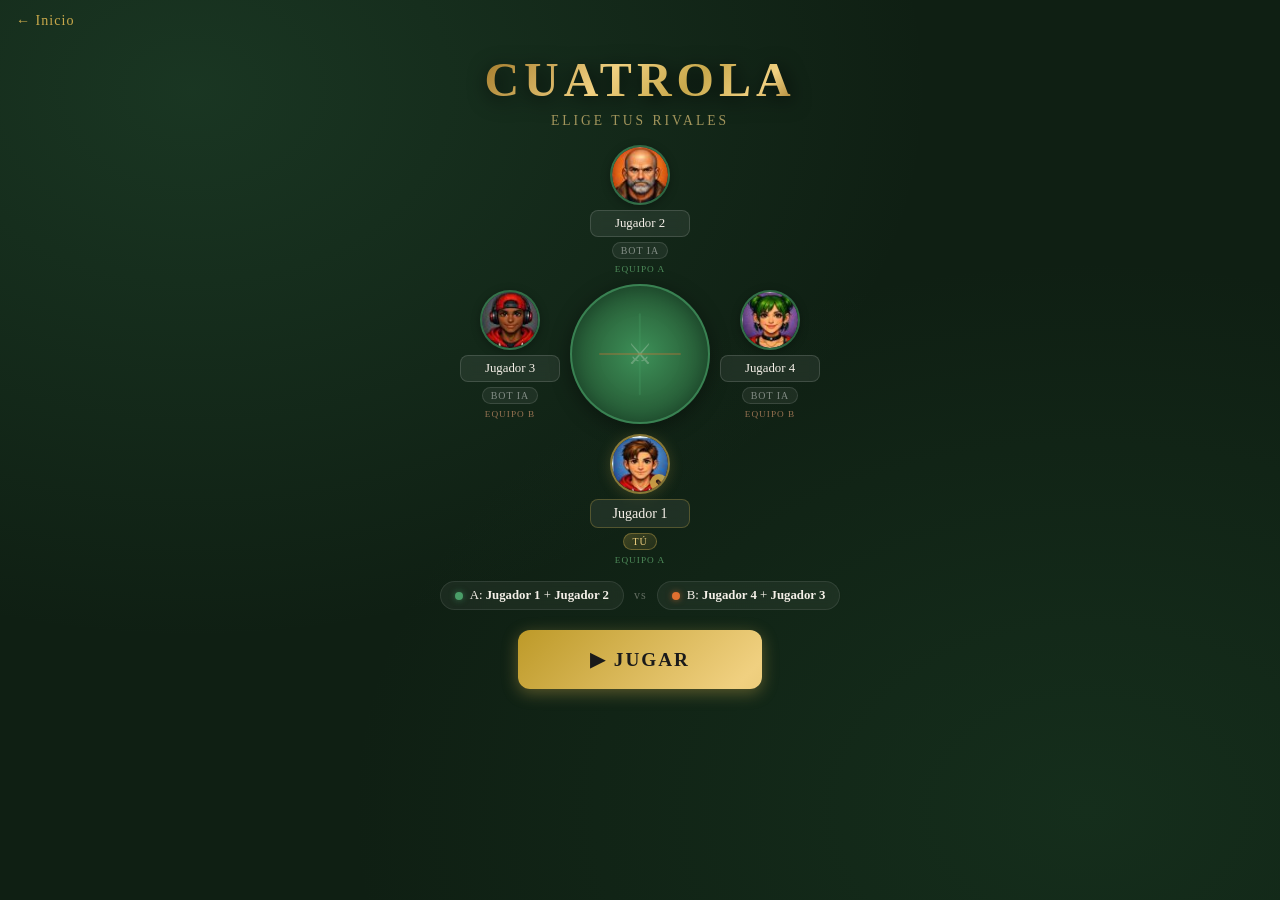
==== commit 6ba90775: "Add files via upload" ====
--- a/setup.html
+++ b/setup.html
@@ -73,8 +73,6 @@
 
     <!-- Sur (tú) -->
     <div class="asiento asiento-sur" data-pos="sur">
-      <span class="asiento-equipo equipo-a-txt">Equipo A</span>
-      <span class="asiento-badge badge-tu">Tú</span>
       <div class="avatar-ring avatar-ring-tu avatar-ring-editable" id="avatar-sur" onclick="togglePicker()">
         <span class="avatar-inicial" id="inicial-sur">J</span>
         <img id="img-avatar-sur" class="avatar-img" src="" alt="" style="display:none">
@@ -82,6 +80,8 @@
       </div>
       <input class="asiento-nombre asiento-nombre-tu" id="nombre-sur" type="text"
              value="Jugador 1" maxlength="12" autocomplete="off">
+      <span class="asiento-badge badge-tu">Tú</span>
+      <span class="asiento-equipo equipo-a-txt">Equipo A</span>
     </div>
 
     <!-- Selector de avatares (aparece al tocar el avatar de Sur) -->
@@ -123,6 +123,8 @@
   ];
 
   let avatarSurIdx = 0;
+  // Rutas relativas de los avatares de los bots (no usar img.src, que devuelve URL absoluta)
+  const botAvatarPaths = {};
 
   // Construir el grid del picker
   const pickerGrid = document.getElementById('picker-grid');
@@ -169,6 +171,7 @@
       [restantes[i], restantes[j]] = [restantes[j], restantes[i]];
     }
     ['norte', 'oeste', 'este'].forEach((pos, i) => {
+      botAvatarPaths[pos] = restantes[i];   // guardar ruta relativa directamente
       const img     = document.getElementById(`img-avatar-${pos}`);
       const inicial = document.getElementById(`inicial-${pos}`);
       if (img) {
@@ -221,18 +224,12 @@
   // ─── Ir a la partida ──────────────────────────────────────────────────────
 
   document.getElementById('btn-jugar').addEventListener('click', () => {
-    // Leer avatares asignados a bots desde los <img>
-    function avatarBot(pos) {
-      const img = document.getElementById(`img-avatar-${pos}`);
-      return img ? img.src.replace(location.origin + '/', '').replace(location.origin, '') : null;
-    }
-
     const config = {
       jugadores: {
         sur:   { nombre: inputSur.value.trim() || 'Jugador 1', tipo: 'humano', avatar: AVATARES[avatarSurIdx] },
-        norte: { nombre: document.getElementById('nombre-norte').value.trim() || 'Jugador 2', tipo: 'bot', avatar: avatarBot('norte') },
-        este:  { nombre: document.getElementById('nombre-este').value.trim()  || 'Jugador 4', tipo: 'bot', avatar: avatarBot('este')  },
-        oeste: { nombre: document.getElementById('nombre-oeste').value.trim() || 'Jugador 3', tipo: 'bot', avatar: avatarBot('oeste') },
+        norte: { nombre: document.getElementById('nombre-norte').value.trim() || 'Jugador 2', tipo: 'bot', avatar: botAvatarPaths['norte'] || null },
+        este:  { nombre: document.getElementById('nombre-este').value.trim()  || 'Jugador 4', tipo: 'bot', avatar: botAvatarPaths['este']  || null },
+        oeste: { nombre: document.getElementById('nombre-oeste').value.trim() || 'Jugador 3', tipo: 'bot', avatar: botAvatarPaths['oeste'] || null },
       }
     };
 
